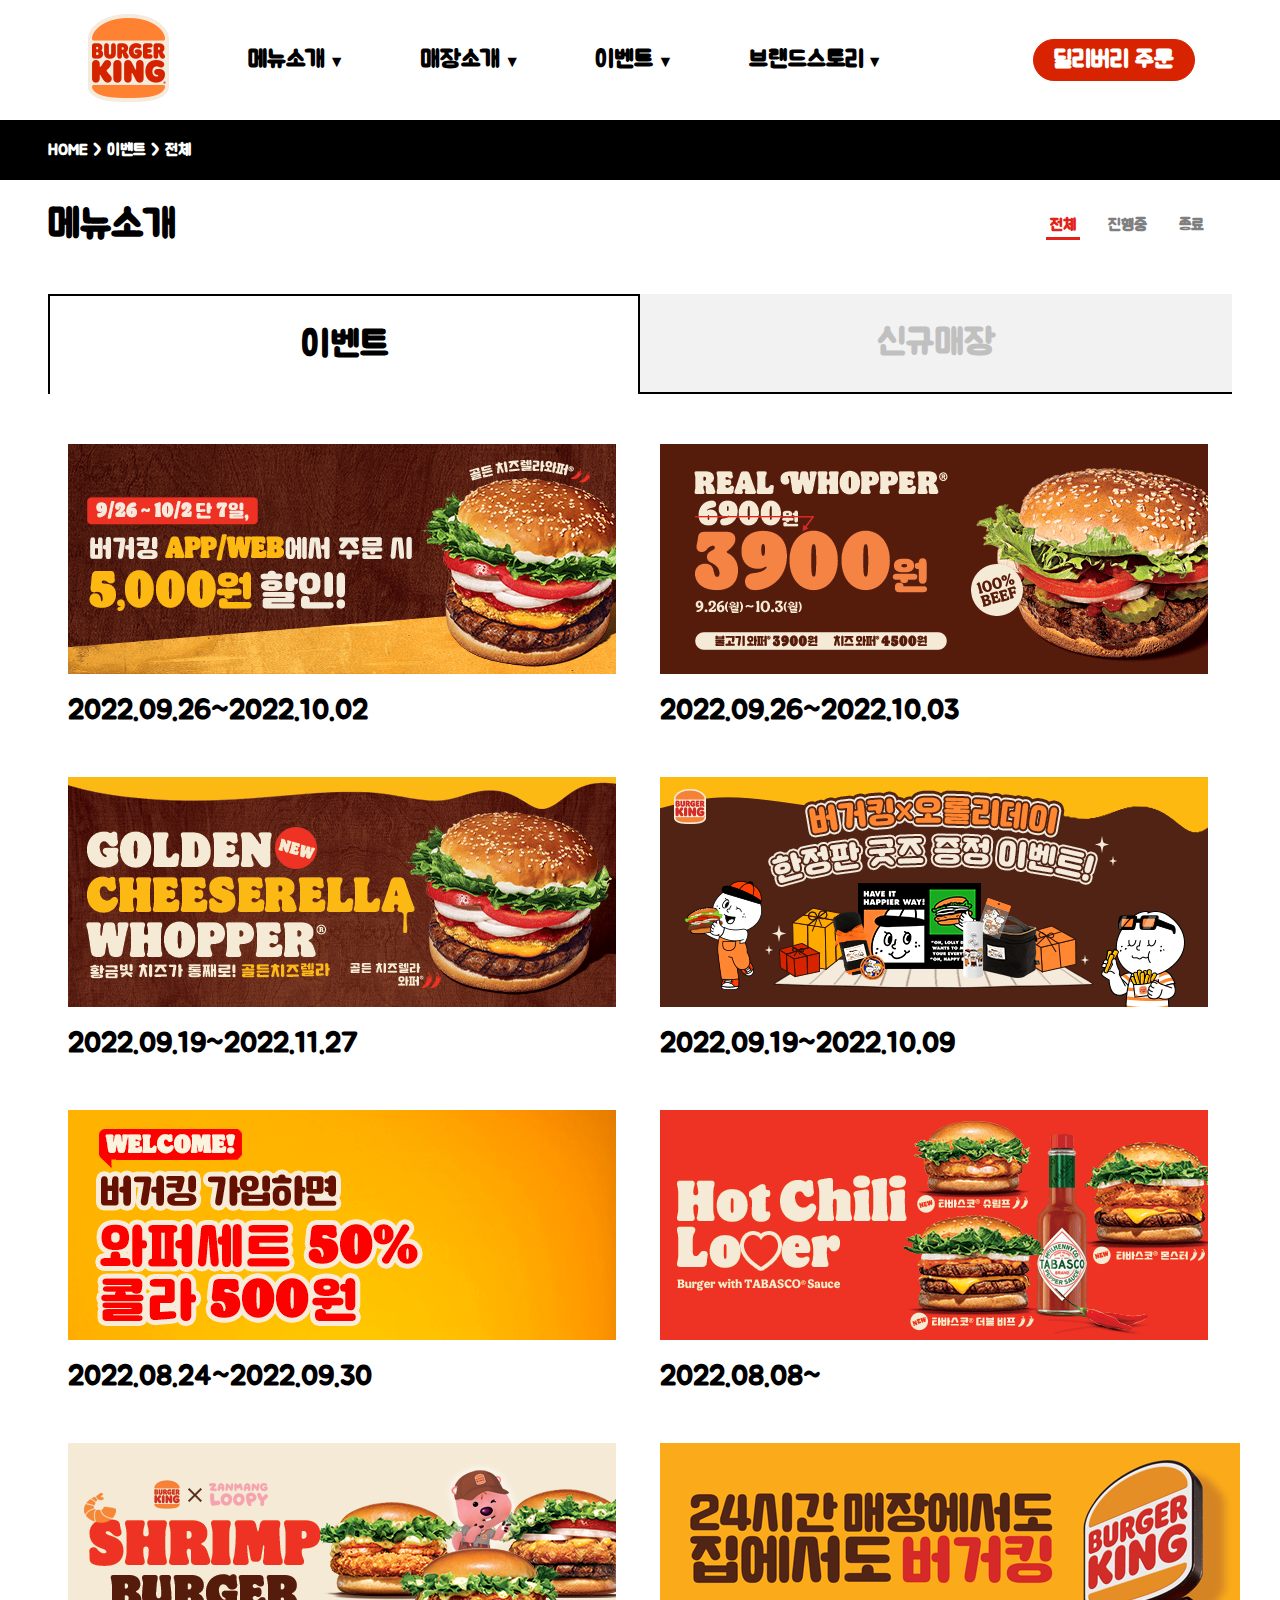
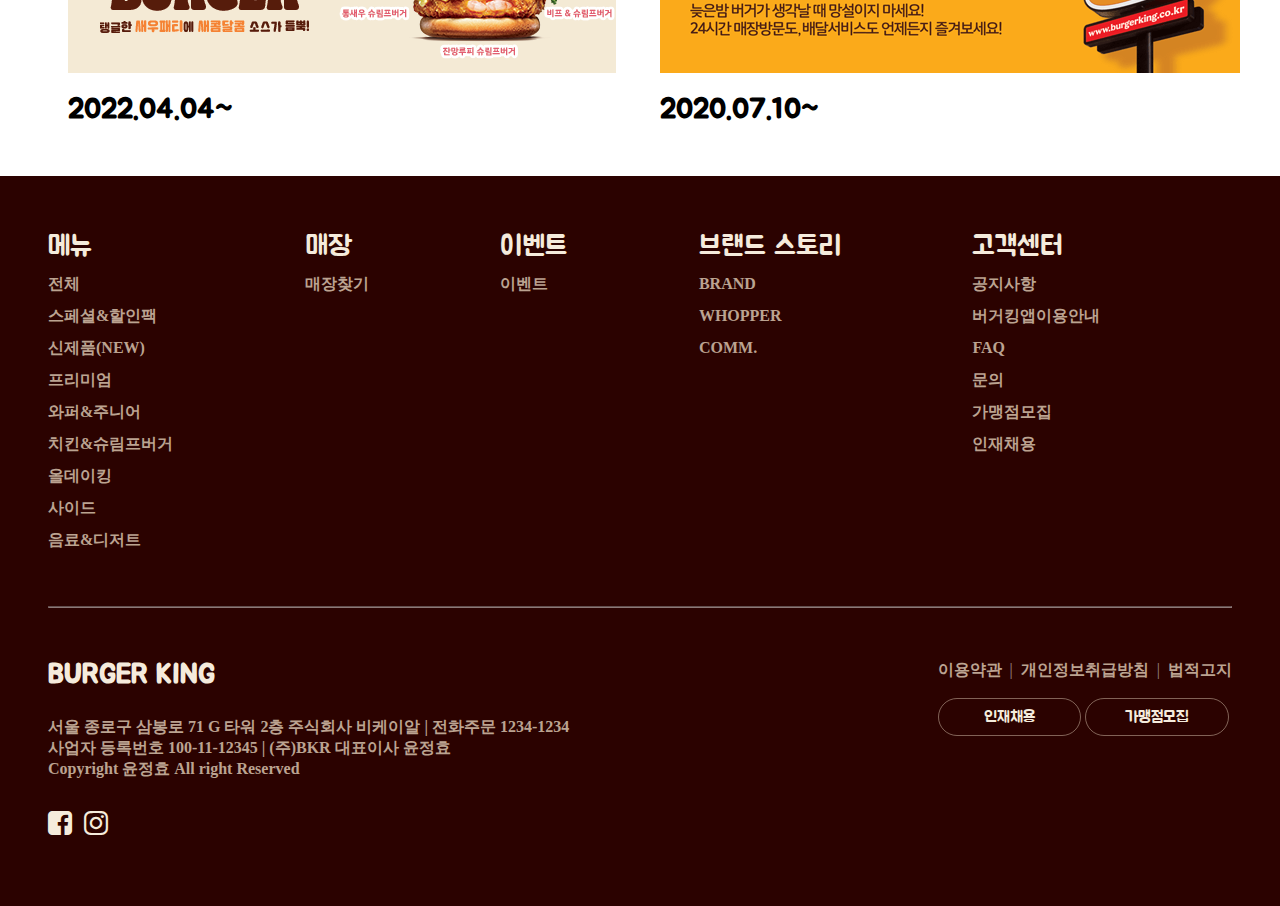
==== event.html @ c35c1b32 "finished" ====
<!DOCTYPE html>
<html lang="ko">
  <head>
    <meta charset="UTF-8" />
    <meta name="viewport" content="width=device-width, initial-scale=1.0" />
    <title>버거킹</title>
    <!-- favicon 연결 -->
    <link rel="icon" href="img/favicon.ico" type="image/x-icon" />
    <!-- font-awesome 연결 -->
    <link
      rel="stylesheet"
      href="https://cdnjs.cloudflare.com/ajax/libs/font-awesome/4.7.0/css/font-awesome.min.css"
    />
    <!-- swiper css 연결 -->
    <link
      rel="stylesheet"
      href="https://cdn.jsdelivr.net/npm/swiper@8/swiper-bundle.min.css"
    />
    <!-- css연결 -->
    <link rel="stylesheet" href="css/layout.css" />
    <link rel="stylesheet" href="css/header.css" />
    <link rel="stylesheet" href="css/footer.css" />
    <link rel="stylesheet" href="css/event.css" />
    <!-- isotope 연결 -->
    <script src="assets/isotope.pkgd.min.js"></script>

    <!-- script 연결 -->
    <script src="js/event.js"></script>
  </head>
  <body>
    <!-- navigation -->
    <header>
      <div class="header_fix">
        <div class="header_wrap">
          <a href="index.html"
            ><img src="img/logo.png" alt="burgerking logo"
          /></a>
          <ul class="header_mainmenu clearfix">
            <li>
              <span>메뉴소개</span> ▼
              <ul class="header_submenu hide choice">
                <li><a href="*">전체</a></li>
                <li><a href=".special">스페셜&할인팩</a></li>
                <li><a href=".new">신제품(NEW)</a></li>
                <li><a href=".premium">프리미엄</a></li>
                <li><a href=".waper">와퍼&주니어</a></li>
                <li><a href=".chicken">치킨&슈림프버거</a></li>
                <li><a href=".allDay">올데이킹</a></li>
                <li><a href=".side">사이드</a></li>
                <li><a href=".desert">음료&디저트</a></li>
              </ul>
            </li>
            <li>
              <span>매장소개</span> ▼
              <ul class="header_submenu hide">
                <li><a href="#">매장찾기</a></li>
              </ul>
            </li>
            <li>
              <span>이벤트</span> ▼
              <ul class="header_submenu hide">
                <li><a href="#">이벤트</a></li>
              </ul>
            </li>
            <li>
              <span>브랜드스토리</span> ▼
              <ul class="header_submenu hide">
                <li><a href="#">BRAND</a></li>
                <li><a href="#">WHOPPER</a></li>
                <li><a href="#">COMM.</a></li>
              </ul>
            </li>
          </ul>
          <button class="btn_delivery">딜리버리 주문</button>
        </div>
      </div>
    </header>

    <!-- nav bar -->
    <section class="nav_section">
      <div class="nav_wrap">
        <nav>HOME > 이벤트 > 전체</nav>
      </div>
    </section>

    <main>
      <div class="menu_wrap">
        <div class="menuList">
          <h2>메뉴소개</h2>
          <!-- 필터 -->
          <ul class="clearfix">
            <li class="on"><a href="*">전체</a></li>
            <li><a href=".ing">진행중</a></li>
            <li><a href=".fin">종료</a></li>
          </ul>
        </div>

        <div class="bigBtn">
          <div class="event on">
            <button><h2>이벤트</h2></button>
          </div>
          <div class="new">
            <button><h2>신규매장</h2></button>
          </div>
        </div>
        <!-- 이벤트 목록들 -->
        <div class="event_item clearfix">
          <!-- ing -->
          <div class="item ing">
            <div>
              <img src="img/eventSrc/event-1.png" alt="할인쿠폰" />
              <p>2022.09.26~2022.10.02</p>
            </div>
          </div>

          <div class="item ing">
            <div>
              <img src="img/eventSrc/event-2.png" alt="요금할인">
              <p>2022.09.26~2022.10.03</p>
            </div>
          </div>
          <div class="item ing">
            <div>
              <img src="img/eventSrc/event-3.png" alt="요금할인">
              <p>2022.09.19~2022.11.27</p>
            </div>
          </div>
          <div class="item ing">
            <div>
              <img src="img/eventSrc/event-4.png" alt="증정">
              <p>2022.09.19~2022.10.09</p>
            </div>
          </div>
          <div class="item ing">
            <div>
              <img src="img/eventSrc/event-5.png" alt="할인">
              <p>2022.08.24~2022.09.30</p>
            </div>
          </div>
          <div class="item ing">
            <div>
              <img src="img/eventSrc/event-6.png" alt="홍보">
              <p>2022.08.08~</p>
            </div>
          </div>
          <div class="item ing">
            <div>
              <img src="img/eventSrc/event-7.png" alt="홍보">
              <p>2022.04.04~</p>
            </div>
          </div>
          <div class="item ing">
            <div>
              <img src="img/eventSrc/event-8.png" alt="시간">
              <p>2020.07.10~</p>
            </div>
          </div>
        </div>
    </main>
    <!-- footer -->
    <footer>
      <div class="footer_wrap">
        <!-- footer top -->
        <div class="footer_top">
          <ul class="footer_mainmenu clearfix">
            <li>
              <span>메뉴</span>
              <ul class="footer_submenu choice">
                <li><a href="*">전체</a></li>
                <li><a href=".special">스페셜&할인팩</a></li>
                <li><a href=".new">신제품(NEW)</a></li>
                <li><a href=".premium">프리미엄</a></li>
                <li><a href=".waper">와퍼&주니어</a></li>
                <li><a href=".chicken">치킨&슈림프버거</a></li>
                <li><a href=".allDay">올데이킹</a></li>
                <li><a href=".side">사이드</a></li>
                <li><a href=".desert">음료&디저트</a></li>
              </ul>
            </li>
            <li>
              <span>매장</span>
              <ul class="footer_submenu">
                <li><a href="#">매장찾기</a></li>
              </ul>
            </li>
            <li>
              <span>이벤트</span>
              <ul class="footer_submenu">
                <li><a href="#">이벤트</a></li>
              </ul>
            </li>
            <li>
              <span>브랜드 스토리</span>
              <ul class="footer_submenu">
                <li><a href="#">BRAND</a></li>
                <li><a href="#">WHOPPER</a></li>
                <li><a href="#">COMM.</a></li>
              </ul>
            </li>
            <li>
              <span>고객센터</span>
              <ul class="footer_submenu">
                <li><a href="#">공지사항</a></li>
                <li><a href="#">버거킹앱이용안내</a></li>
                <li><a href="#">FAQ</a></li>
                <li><a href="#">문의</a></li>
                <li><a href="#">가맹점모집</a></li>
                <li><a href="#">인재채용</a></li>
              </ul>
            </li>
          </ul>
        </div>

        <hr />

        <!-- footer bottom -->
        <div class="footer_bottom">
          <div>
            <p class="mb_1">BURGER KING</p>
            <p>
              서울 종로구 삼봉로 71 G 타워 2층 주식회사 비케이알 | 전화주문
              1234-1234
            </p>
            <!-- 사업자 등록번호 모달창 -->
            <p>
              <strong>사업자 등록번호 100-11-12345</strong> | (주)BKR 대표이사
              윤정효
            </p>
            <p>Copyright 윤정효 All right Reserved</p>
            <ul class="mb_2">
              <li>
                <a href="#"
                  ><span><i class="fa fab fa-facebook-square"></i></span
                ></a>
              </li>
              <li>
                <a href="#"
                  ><span><i class="fa fab fa-instagram"></i></span
                ></a>
              </li>
            </ul>
          </div>
          <div>
            <ul class="line">
              <li><a href="#">이용약관</a></li>
              <li><a href="#">개인정보취급방침</a></li>
              <li><a href="#">법적고지</a></li>
            </ul>
            <div class="footer_btn">
              <button>인재채용</button>
              <button>가맹점모집</button>
            </div>
          </div>
        </div>
      </div>
    </footer>

    <!-- Top 버튼 -->
    <button class="TopBtn"><i class="fa fas fa-angle-up"></i></button>

    <!-- 일반 js 연결 -->
    <script src="js/index.js"></script>
  </body>
</html>
---- css/layout.css ----
/* 공통 css */
/* font-family: 'Jua', sans-serif; */
@import url('https://fonts.googleapis.com/css2?family=Jua&display=swap');

.inner{
  width:100%;
  max-width: 1440px;
  height:auto;
  margin:0 auto;
}

*{margin:0;padding:0;}
html{
  font-size:1rem;
}
body{
  box-sizing: border-box;
  background-color: #f2ebe6;
  color:#000;
  height:100%;
  padding-top:120px;
}

li{
  list-style: none;
  line-height: 1.5;
}
a{
  text-decoration: none;
  color:#000;
}

.clearfix:after{
  content: '';
  display:block;
  clear: both;
}

.TopBtn{
  display:none;
  position: fixed;
  right:15vw;
  bottom:30vh;
  font-size: 2.5rem;
  color:#fff;
  padding:5px 12px;
  border:none;
  background-color: rgba(0, 0, 0, 0.5);
  cursor: pointer;
  z-index:100;
  transition: all 0.5s;
}
---- css/header.css ----
/* header.css */
/* header z-index:1~10 */
@import url('https://fonts.googleapis.com/css2?family=Jua&display=swap');

/* 글꼴 일괄 적용 */
.header_mainmenu>li span,
.header_wrap button{
  font-family: 'Jua',sans-serif;
  font-size: 1.5rem;
  font-weight: bold;
}

header {
  background: #fff;
  overflow: hidden;
}

.header_fix{
  background: #fff;
  position: fixed;
  left:0;
  top:0;
  right:0;
  z-index:10;
}

.header_fix.open_wrap{
  height:366px;
}

.header_wrap{
  max-width:1184px;
  height:120px;
  margin:0 auto;
  display: flex;
  justify-content: space-around;
  align-items: center;
}

.header_mainmenu{
  display: flex;
  justify-content: space-between;
  align-items: center;
  width:60%;
  height:100%;
  position: relative;
}

.header_mainmenu li{
  cursor:default;
}

.header_submenu{
  position: absolute;
  top:100%;
  min-width:100%;
  height:auto;
}
.header_submenu.hide{
  display:none;
}

.header_submenu li a{
  font-weight: bold;
}

/* 버튼 */
.header_wrap button{
  cursor: pointer;
  color:#fff;
  padding: 5px 20px;
  border:1px solid #d72300;
  border-radius: 50px;
  background: #d72300;
}
---- css/footer.css ----
@import url('https://fonts.googleapis.com/css2?family=Jua&display=swap');

/* footer 폰트 일괄 적용 */
.footer_wrap ul li span,
.footer_wrap .mb_1,
.footer_btn button {
  font-family: 'Jua', sans-serif;
  color: #f5ebdc;
  font-size: 1.75rem;
}

/* color 일괄 적용 */
.footer_mainmenu li a,
.footer_bottom p,
.footer_bottom ul li a {
  color: #bba391;
  font-weight: bold;
  font-size: 1rem;
}

footer {
  height: 680px;
  width: 100%;
  background-color: #2b0200;
  padding-top: 50px;
  z-index:50;
}

footer hr {
  margin: 50px 0;
  opacity: 0.5;
}

.footer_wrap {
  max-width: 1184px;
  height: 100%;
  margin: 0 auto;
}
/* footer top */
.footer_mainmenu {
  display: flex;
  justify-content: space-between;
}


.footer_submenu li {
  line-height: 2;
}

/* footer bottom */
.footer_bottom {
  display: flex;
  justify-content: space-between;
  width: 100%;
  height: auto;
}

.footer_bottom ul li {
  float: left;
  margin-bottom: 1rem;
}

.footer_bottom .mb_1 {
  margin-bottom: 1.5rem;
}

.footer_bottom .mb_2 {
  margin-top: 1.5rem;
}

.footer_bottom .mb_2>li {
  margin-right: 12px;
}

.line>li:before {
  content: "|";
  color: #fff;
  padding: 8px;
  opacity: 0.5;
}

.line>li:first-child::before {
  content: '';
  padding: 0;
}

/* footer_btn */
.footer_btn {
  margin-top: 1rem;
}

.footer_btn button {
  font-size: 1rem;
  border: 1px solid rgba(187, 163, 145, .6);
  border-radius: 50px;
  padding: 8px;
  background-color: transparent;
  width: 48.8%;
  cursor: pointer;
}
---- css/event.css ----
/* css/menusite.css */
@import url('https://fonts.googleapis.com/css2?family=Jua&display=swap');

/* 폰트 일괄적용 */
.nav_wrap,
.menuList h2,
.menuList ul li a,
.item div p,
.bigBtn div h2{
  font-family: 'Jua',sans-serif;
  font-weight: bold;
}

/* nav */
.nav_section {
  background-color: #000;
}

.nav_wrap {
  width: 1184px;
  margin: 0 auto;
  padding: 20px 0;
  color: #fff;
}

/* menuList */
main {
  background-color: #fff;
}

.menu_wrap {
  width: 1184px;
  margin: 0 auto;
}
.menuList{
  display: flex;
  justify-content: space-between;
  align-items: center;
  padding:20px 0;
  margin-bottom:1.5rem;
}

.menuList h2{
  font-size:2.5rem;
}

.menuList li{
  float:left;
  margin-right: 1.5rem;
}

.menuList li.on a{
  color:#e22219;
  border-bottom: 3px solid #e22219;
}

.menuList ul li a{
  font-size:1rem;
  padding:4px;
  color:rgba(0, 0, 0, 0.5);
  transition:all 0.5s;
}

/* burgur item */
.event_item{
  display: flex;
  justify-content: space-between;
  align-items: center;
  flex-wrap: wrap;
  width:100%;
  overflow: hidden;
  margin-left: 20px
}
.item{
  width:50%;
  margin-bottom:3rem;
}

.item div{
  width:100%;
  margin:0 auto;
}

.item div img{
  object-fit: cover;
  margin-bottom:1rem;
}

.item div p{
  font-size:1.75rem;
}



/* BigBtn */
.bigBtn{
  width:100%;
  display: flex;
  justify-content: space-between;
  margin-bottom:50px;
}

.bigBtn div{
  width:50%;
  text-align: center;
  height:100px;
}

.bigBtn button{
  width:100%;
  height:100%;
  background-color: transparent;
  border:2px solid black;
  font-size: 1.5rem;
}

.event.on button{
  border-bottom:none;
}
.event.on+div>button{
  border:none;
  border-bottom:2px solid black;
  background-color:#f2f2f2;
  color:silver
}
.new.on{
  border-bottom:none;
}
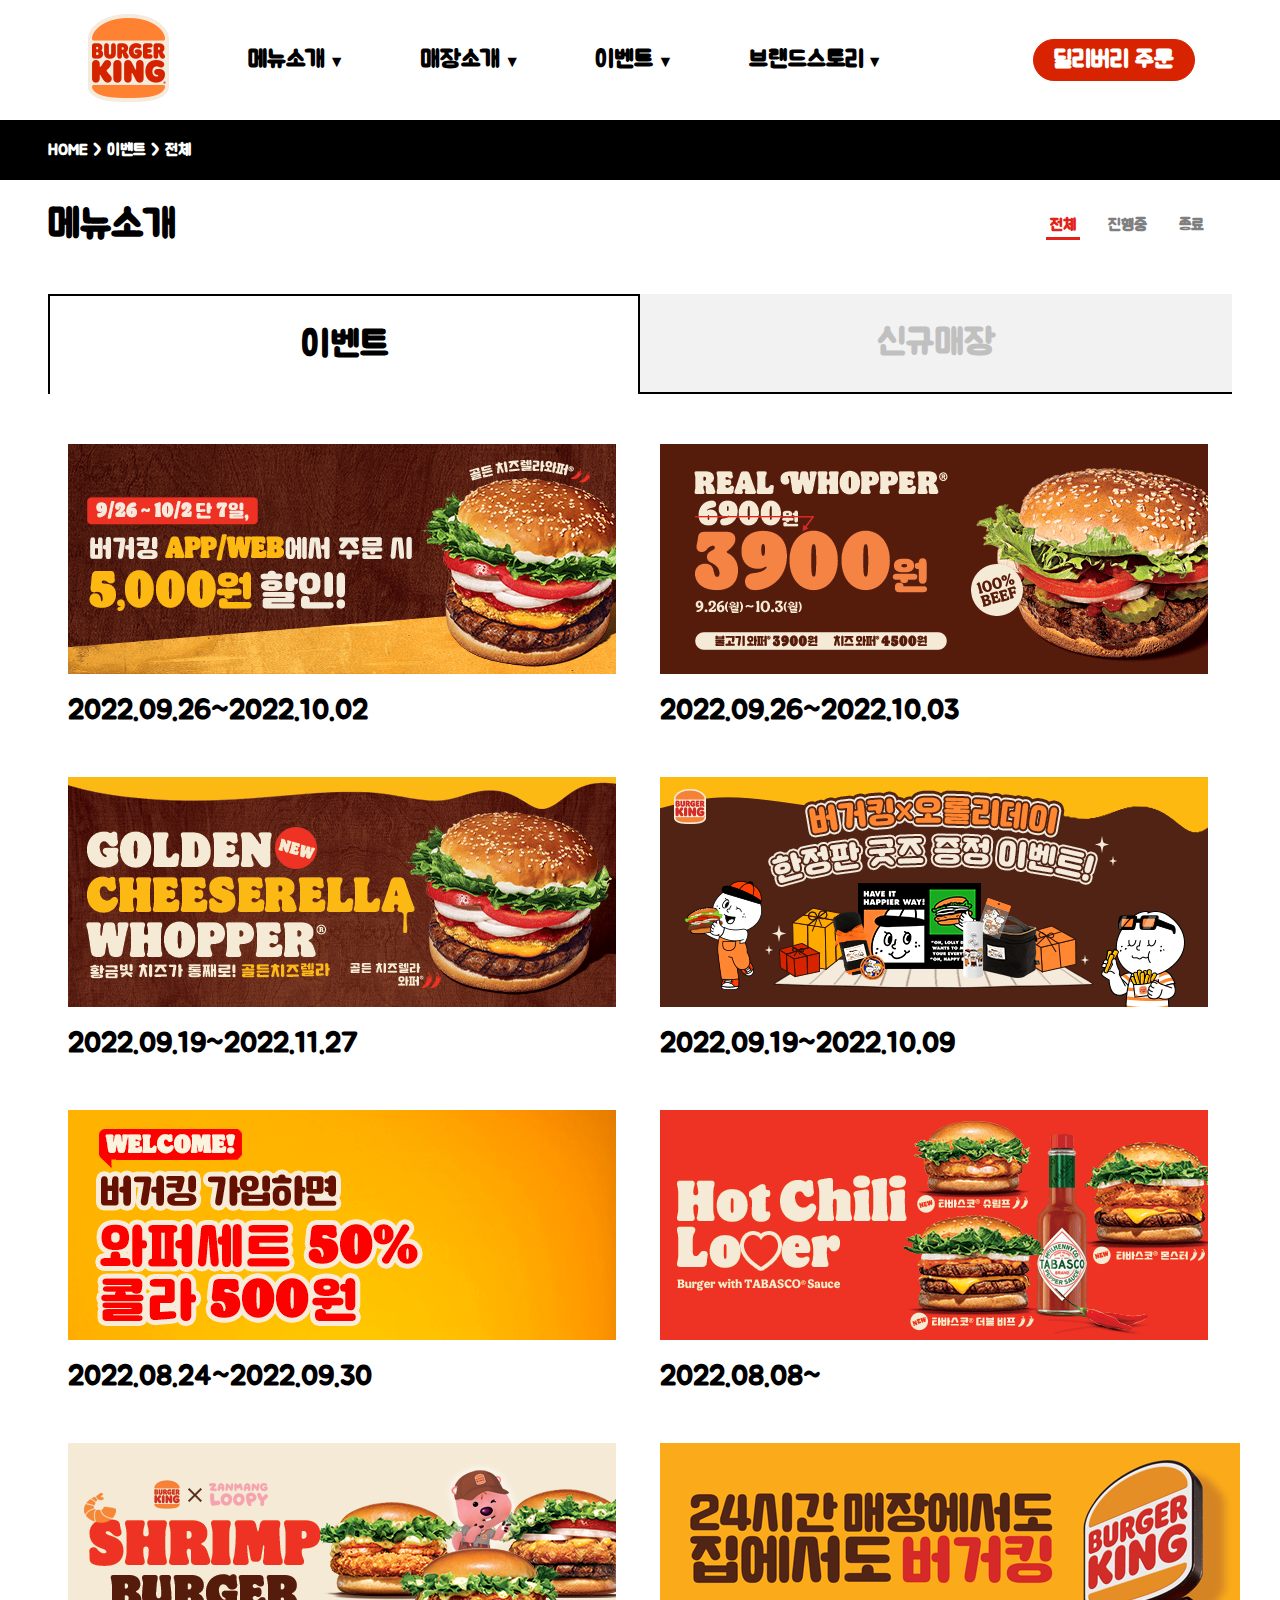
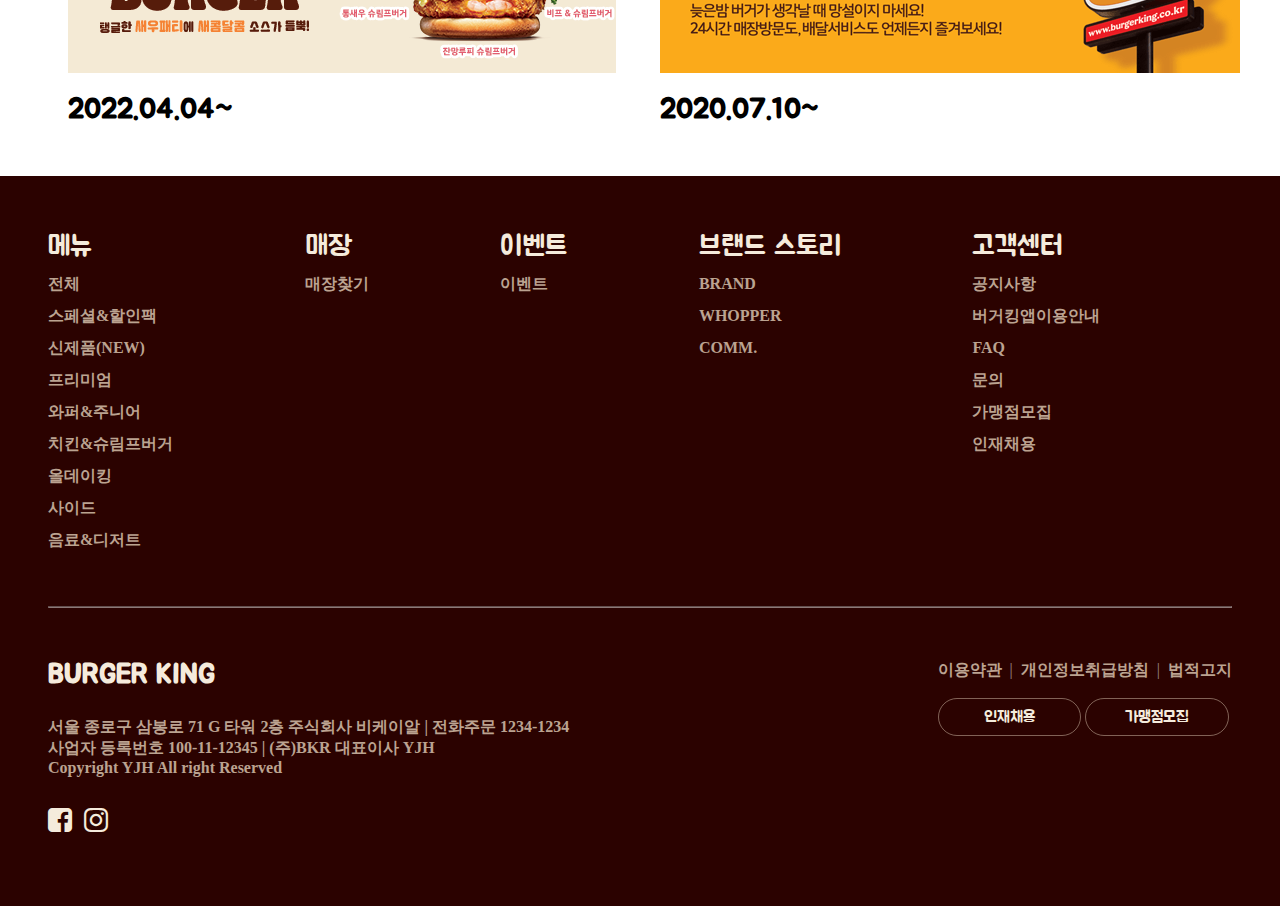
==== commit 9fbfc02c: "announce" ====
--- a/event.html
+++ b/event.html
@@ -224,9 +224,9 @@
             <!-- 사업자 등록번호 모달창 -->
             <p>
               <strong>사업자 등록번호 100-11-12345</strong> | (주)BKR 대표이사
-              윤정효
+              YJH
             </p>
-            <p>Copyright 윤정효 All right Reserved</p>
+            <p>Copyright YJH All right Reserved</p>
             <ul class="mb_2">
               <li>
                 <a href="#"
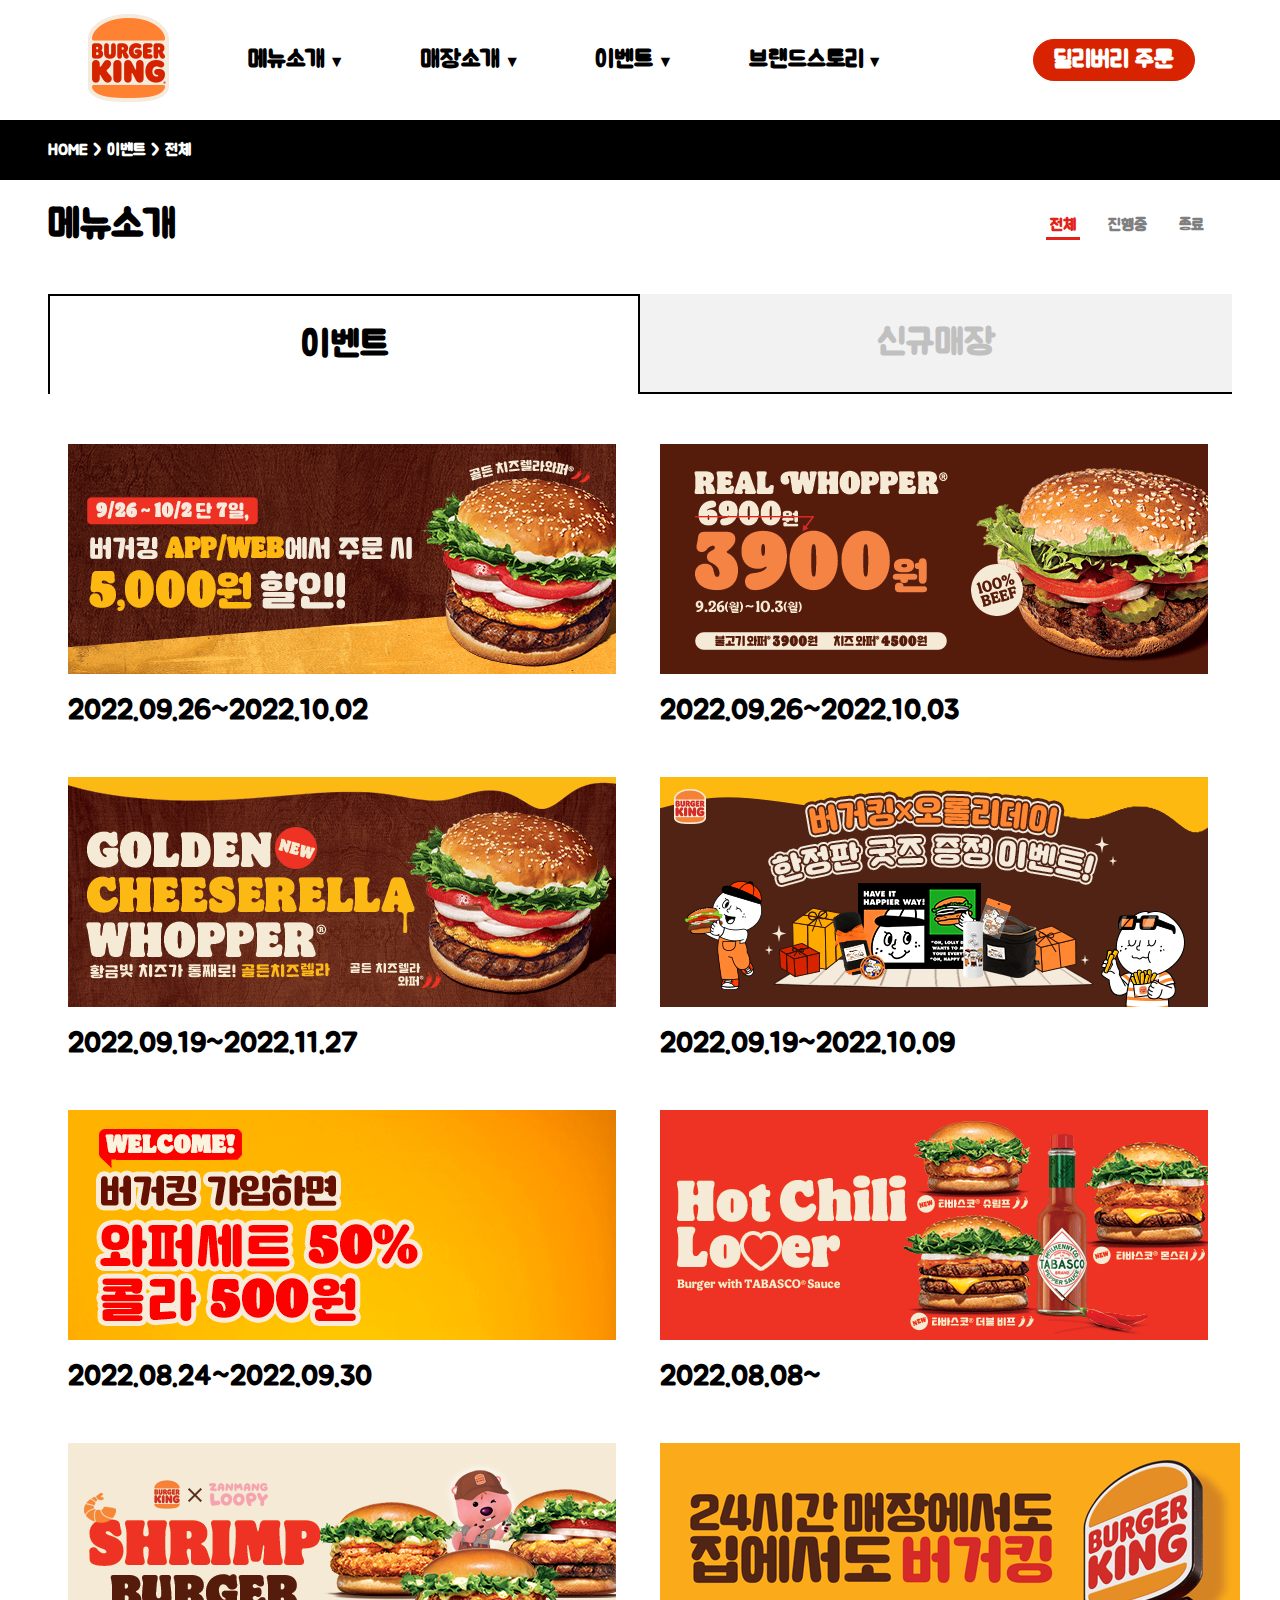
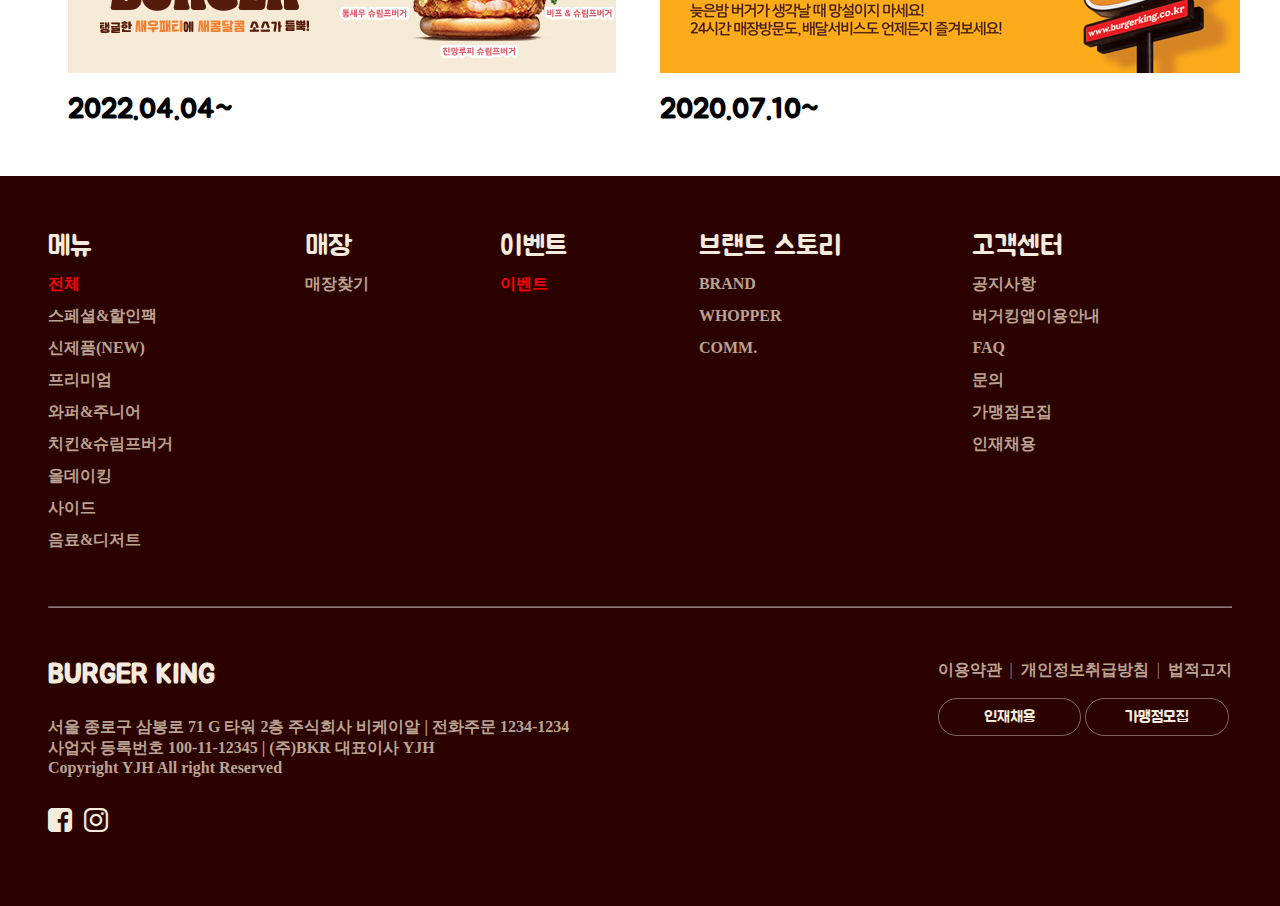
==== commit 7a353150: "Add files via upload" ====
--- a/event.html
+++ b/event.html
@@ -1,264 +1,264 @@
-<!DOCTYPE html>
-<html lang="ko">
-  <head>
-    <meta charset="UTF-8" />
-    <meta name="viewport" content="width=device-width, initial-scale=1.0" />
-    <title>버거킹</title>
-    <!-- favicon 연결 -->
-    <link rel="icon" href="img/favicon.ico" type="image/x-icon" />
-    <!-- font-awesome 연결 -->
-    <link
-      rel="stylesheet"
-      href="https://cdnjs.cloudflare.com/ajax/libs/font-awesome/4.7.0/css/font-awesome.min.css"
-    />
-    <!-- swiper css 연결 -->
-    <link
-      rel="stylesheet"
-      href="https://cdn.jsdelivr.net/npm/swiper@8/swiper-bundle.min.css"
-    />
-    <!-- css연결 -->
-    <link rel="stylesheet" href="css/layout.css" />
-    <link rel="stylesheet" href="css/header.css" />
-    <link rel="stylesheet" href="css/footer.css" />
-    <link rel="stylesheet" href="css/event.css" />
-    <!-- isotope 연결 -->
-    <script src="assets/isotope.pkgd.min.js"></script>
-
-    <!-- script 연결 -->
-    <script src="js/event.js"></script>
-  </head>
-  <body>
-    <!-- navigation -->
-    <header>
-      <div class="header_fix">
-        <div class="header_wrap">
-          <a href="index.html"
-            ><img src="img/logo.png" alt="burgerking logo"
-          /></a>
-          <ul class="header_mainmenu clearfix">
-            <li>
-              <span>메뉴소개</span> ▼
-              <ul class="header_submenu hide choice">
-                <li><a href="*">전체</a></li>
-                <li><a href=".special">스페셜&할인팩</a></li>
-                <li><a href=".new">신제품(NEW)</a></li>
-                <li><a href=".premium">프리미엄</a></li>
-                <li><a href=".waper">와퍼&주니어</a></li>
-                <li><a href=".chicken">치킨&슈림프버거</a></li>
-                <li><a href=".allDay">올데이킹</a></li>
-                <li><a href=".side">사이드</a></li>
-                <li><a href=".desert">음료&디저트</a></li>
-              </ul>
-            </li>
-            <li>
-              <span>매장소개</span> ▼
-              <ul class="header_submenu hide">
-                <li><a href="#">매장찾기</a></li>
-              </ul>
-            </li>
-            <li>
-              <span>이벤트</span> ▼
-              <ul class="header_submenu hide">
-                <li><a href="#">이벤트</a></li>
-              </ul>
-            </li>
-            <li>
-              <span>브랜드스토리</span> ▼
-              <ul class="header_submenu hide">
-                <li><a href="#">BRAND</a></li>
-                <li><a href="#">WHOPPER</a></li>
-                <li><a href="#">COMM.</a></li>
-              </ul>
-            </li>
-          </ul>
-          <button class="btn_delivery">딜리버리 주문</button>
-        </div>
-      </div>
-    </header>
-
-    <!-- nav bar -->
-    <section class="nav_section">
-      <div class="nav_wrap">
-        <nav>HOME > 이벤트 > 전체</nav>
-      </div>
-    </section>
-
-    <main>
-      <div class="menu_wrap">
-        <div class="menuList">
-          <h2>메뉴소개</h2>
-          <!-- 필터 -->
-          <ul class="clearfix">
-            <li class="on"><a href="*">전체</a></li>
-            <li><a href=".ing">진행중</a></li>
-            <li><a href=".fin">종료</a></li>
-          </ul>
-        </div>
-
-        <div class="bigBtn">
-          <div class="event on">
-            <button><h2>이벤트</h2></button>
-          </div>
-          <div class="new">
-            <button><h2>신규매장</h2></button>
-          </div>
-        </div>
-        <!-- 이벤트 목록들 -->
-        <div class="event_item clearfix">
-          <!-- ing -->
-          <div class="item ing">
-            <div>
-              <img src="img/eventSrc/event-1.png" alt="할인쿠폰" />
-              <p>2022.09.26~2022.10.02</p>
-            </div>
-          </div>
-
-          <div class="item ing">
-            <div>
-              <img src="img/eventSrc/event-2.png" alt="요금할인">
-              <p>2022.09.26~2022.10.03</p>
-            </div>
-          </div>
-          <div class="item ing">
-            <div>
-              <img src="img/eventSrc/event-3.png" alt="요금할인">
-              <p>2022.09.19~2022.11.27</p>
-            </div>
-          </div>
-          <div class="item ing">
-            <div>
-              <img src="img/eventSrc/event-4.png" alt="증정">
-              <p>2022.09.19~2022.10.09</p>
-            </div>
-          </div>
-          <div class="item ing">
-            <div>
-              <img src="img/eventSrc/event-5.png" alt="할인">
-              <p>2022.08.24~2022.09.30</p>
-            </div>
-          </div>
-          <div class="item ing">
-            <div>
-              <img src="img/eventSrc/event-6.png" alt="홍보">
-              <p>2022.08.08~</p>
-            </div>
-          </div>
-          <div class="item ing">
-            <div>
-              <img src="img/eventSrc/event-7.png" alt="홍보">
-              <p>2022.04.04~</p>
-            </div>
-          </div>
-          <div class="item ing">
-            <div>
-              <img src="img/eventSrc/event-8.png" alt="시간">
-              <p>2020.07.10~</p>
-            </div>
-          </div>
-        </div>
-    </main>
-    <!-- footer -->
-    <footer>
-      <div class="footer_wrap">
-        <!-- footer top -->
-        <div class="footer_top">
-          <ul class="footer_mainmenu clearfix">
-            <li>
-              <span>메뉴</span>
-              <ul class="footer_submenu choice">
-                <li><a href="*">전체</a></li>
-                <li><a href=".special">스페셜&할인팩</a></li>
-                <li><a href=".new">신제품(NEW)</a></li>
-                <li><a href=".premium">프리미엄</a></li>
-                <li><a href=".waper">와퍼&주니어</a></li>
-                <li><a href=".chicken">치킨&슈림프버거</a></li>
-                <li><a href=".allDay">올데이킹</a></li>
-                <li><a href=".side">사이드</a></li>
-                <li><a href=".desert">음료&디저트</a></li>
-              </ul>
-            </li>
-            <li>
-              <span>매장</span>
-              <ul class="footer_submenu">
-                <li><a href="#">매장찾기</a></li>
-              </ul>
-            </li>
-            <li>
-              <span>이벤트</span>
-              <ul class="footer_submenu">
-                <li><a href="#">이벤트</a></li>
-              </ul>
-            </li>
-            <li>
-              <span>브랜드 스토리</span>
-              <ul class="footer_submenu">
-                <li><a href="#">BRAND</a></li>
-                <li><a href="#">WHOPPER</a></li>
-                <li><a href="#">COMM.</a></li>
-              </ul>
-            </li>
-            <li>
-              <span>고객센터</span>
-              <ul class="footer_submenu">
-                <li><a href="#">공지사항</a></li>
-                <li><a href="#">버거킹앱이용안내</a></li>
-                <li><a href="#">FAQ</a></li>
-                <li><a href="#">문의</a></li>
-                <li><a href="#">가맹점모집</a></li>
-                <li><a href="#">인재채용</a></li>
-              </ul>
-            </li>
-          </ul>
-        </div>
-
-        <hr />
-
-        <!-- footer bottom -->
-        <div class="footer_bottom">
-          <div>
-            <p class="mb_1">BURGER KING</p>
-            <p>
-              서울 종로구 삼봉로 71 G 타워 2층 주식회사 비케이알 | 전화주문
-              1234-1234
-            </p>
-            <!-- 사업자 등록번호 모달창 -->
-            <p>
-              <strong>사업자 등록번호 100-11-12345</strong> | (주)BKR 대표이사
-              YJH
-            </p>
-            <p>Copyright YJH All right Reserved</p>
-            <ul class="mb_2">
-              <li>
-                <a href="#"
-                  ><span><i class="fa fab fa-facebook-square"></i></span
-                ></a>
-              </li>
-              <li>
-                <a href="#"
-                  ><span><i class="fa fab fa-instagram"></i></span
-                ></a>
-              </li>
-            </ul>
-          </div>
-          <div>
-            <ul class="line">
-              <li><a href="#">이용약관</a></li>
-              <li><a href="#">개인정보취급방침</a></li>
-              <li><a href="#">법적고지</a></li>
-            </ul>
-            <div class="footer_btn">
-              <button>인재채용</button>
-              <button>가맹점모집</button>
-            </div>
-          </div>
-        </div>
-      </div>
-    </footer>
-
-    <!-- Top 버튼 -->
-    <button class="TopBtn"><i class="fa fas fa-angle-up"></i></button>
-
-    <!-- 일반 js 연결 -->
-    <script src="js/index.js"></script>
-  </body>
-</html>
+<!DOCTYPE html>
+<html lang="ko">
+  <head>
+    <meta charset="UTF-8" />
+    <meta name="viewport" content="width=device-width, initial-scale=1.0" />
+    <title>버거킹</title>
+    <!-- favicon 연결 -->
+    <link rel="icon" href="img/favicon.ico" type="image/x-icon" />
+    <!-- font-awesome 연결 -->
+    <link
+      rel="stylesheet"
+      href="https://cdnjs.cloudflare.com/ajax/libs/font-awesome/4.7.0/css/font-awesome.min.css"
+    />
+    <!-- swiper css 연결 -->
+    <link
+      rel="stylesheet"
+      href="https://cdn.jsdelivr.net/npm/swiper@8/swiper-bundle.min.css"
+    />
+    <!-- css연결 -->
+    <link rel="stylesheet" href="css/layout.css" />
+    <link rel="stylesheet" href="css/header.css" />
+    <link rel="stylesheet" href="css/footer.css" />
+    <link rel="stylesheet" href="css/event.css" />
+    <!-- isotope 연결 -->
+    <script src="assets/isotope.pkgd.min.js"></script>
+
+    <!-- script 연결 -->
+    <script src="js/event.js"></script>
+  </head>
+  <body>
+    <!-- navigation -->
+    <header>
+      <div class="header_fix">
+        <div class="header_wrap">
+          <a href="index.html"
+            ><img src="img/logo.png" alt="burgerking logo"
+          /></a>
+          <ul class="header_mainmenu clearfix">
+            <li>
+              <span>메뉴소개</span> ▼
+              <ul class="header_submenu hide choice">
+                <li><a href="menu.html" style="color:red;">전체</a></li>
+                <li><a href=".special">스페셜&할인팩</a></li>
+                <li><a href=".new">신제품(NEW)</a></li>
+                <li><a href=".premium">프리미엄</a></li>
+                <li><a href=".waper">와퍼&주니어</a></li>
+                <li><a href=".chicken">치킨&슈림프버거</a></li>
+                <li><a href=".allDay">올데이킹</a></li>
+                <li><a href=".side">사이드</a></li>
+                <li><a href=".desert">음료&디저트</a></li>
+              </ul>
+            </li>
+            <li>
+              <span>매장소개</span> ▼
+              <ul class="header_submenu hide">
+                <li><a href="#">매장찾기</a></li>
+              </ul>
+            </li>
+            <li>
+              <span>이벤트</span> ▼
+              <ul class="header_submenu hide">
+                <li><a href="event.html" style="color:red;">이벤트</a></li>
+              </ul>
+            </li>
+            <li>
+              <span>브랜드스토리</span> ▼
+              <ul class="header_submenu hide">
+                <li><a href="#">BRAND</a></li>
+                <li><a href="#">WHOPPER</a></li>
+                <li><a href="#">COMM.</a></li>
+              </ul>
+            </li>
+          </ul>
+          <button class="btn_delivery">딜리버리 주문</button>
+        </div>
+      </div>
+    </header>
+
+    <!-- nav bar -->
+    <section class="nav_section">
+      <div class="nav_wrap">
+        <nav>HOME > 이벤트 > 전체</nav>
+      </div>
+    </section>
+
+    <main>
+      <div class="menu_wrap">
+        <div class="menuList">
+          <h2>메뉴소개</h2>
+          <!-- 필터 -->
+          <ul class="clearfix">
+            <li class="on"><a href="*">전체</a></li>
+            <li><a href=".ing">진행중</a></li>
+            <li><a href=".fin">종료</a></li>
+          </ul>
+        </div>
+
+        <div class="bigBtn">
+          <div class="event on">
+            <button><h2>이벤트</h2></button>
+          </div>
+          <div class="new">
+            <button><h2>신규매장</h2></button>
+          </div>
+        </div>
+        <!-- 이벤트 목록들 -->
+        <div class="event_item clearfix">
+          <!-- ing -->
+          <div class="item ing">
+            <div>
+              <img src="img/eventSrc/event-1.png" alt="할인쿠폰" />
+              <p>2022.09.26~2022.10.02</p>
+            </div>
+          </div>
+
+          <div class="item ing">
+            <div>
+              <img src="img/eventSrc/event-2.png" alt="요금할인">
+              <p>2022.09.26~2022.10.03</p>
+            </div>
+          </div>
+          <div class="item ing">
+            <div>
+              <img src="img/eventSrc/event-3.png" alt="요금할인">
+              <p>2022.09.19~2022.11.27</p>
+            </div>
+          </div>
+          <div class="item ing">
+            <div>
+              <img src="img/eventSrc/event-4.png" alt="증정">
+              <p>2022.09.19~2022.10.09</p>
+            </div>
+          </div>
+          <div class="item ing">
+            <div>
+              <img src="img/eventSrc/event-5.png" alt="할인">
+              <p>2022.08.24~2022.09.30</p>
+            </div>
+          </div>
+          <div class="item ing">
+            <div>
+              <img src="img/eventSrc/event-6.png" alt="홍보">
+              <p>2022.08.08~</p>
+            </div>
+          </div>
+          <div class="item ing">
+            <div>
+              <img src="img/eventSrc/event-7.png" alt="홍보">
+              <p>2022.04.04~</p>
+            </div>
+          </div>
+          <div class="item ing">
+            <div>
+              <img src="img/eventSrc/event-8.png" alt="시간">
+              <p>2020.07.10~</p>
+            </div>
+          </div>
+        </div>
+    </main>
+    <!-- footer -->
+    <footer>
+      <div class="footer_wrap">
+        <!-- footer top -->
+        <div class="footer_top">
+          <ul class="footer_mainmenu clearfix">
+            <li>
+              <span>메뉴</span>
+              <ul class="footer_submenu choice">
+                <li><a href="menu.html" style="color:red;">전체</a></li>
+                <li><a href=".special">스페셜&할인팩</a></li>
+                <li><a href=".new">신제품(NEW)</a></li>
+                <li><a href=".premium">프리미엄</a></li>
+                <li><a href=".waper">와퍼&주니어</a></li>
+                <li><a href=".chicken">치킨&슈림프버거</a></li>
+                <li><a href=".allDay">올데이킹</a></li>
+                <li><a href=".side">사이드</a></li>
+                <li><a href=".desert">음료&디저트</a></li>
+              </ul>
+            </li>
+            <li>
+              <span>매장</span>
+              <ul class="footer_submenu">
+                <li><a href="#">매장찾기</a></li>
+              </ul>
+            </li>
+            <li>
+              <span>이벤트</span>
+              <ul class="footer_submenu">
+                <li><a href="event.html" style="color:red;">이벤트</a></li>
+              </ul>
+            </li>
+            <li>
+              <span>브랜드 스토리</span>
+              <ul class="footer_submenu">
+                <li><a href="#">BRAND</a></li>
+                <li><a href="#">WHOPPER</a></li>
+                <li><a href="#">COMM.</a></li>
+              </ul>
+            </li>
+            <li>
+              <span>고객센터</span>
+              <ul class="footer_submenu">
+                <li><a href="#">공지사항</a></li>
+                <li><a href="#">버거킹앱이용안내</a></li>
+                <li><a href="#">FAQ</a></li>
+                <li><a href="#">문의</a></li>
+                <li><a href="#">가맹점모집</a></li>
+                <li><a href="#">인재채용</a></li>
+              </ul>
+            </li>
+          </ul>
+        </div>
+
+        <hr />
+
+        <!-- footer bottom -->
+        <div class="footer_bottom">
+          <div>
+            <p class="mb_1">BURGER KING</p>
+            <p>
+              서울 종로구 삼봉로 71 G 타워 2층 주식회사 비케이알 | 전화주문
+              1234-1234
+            </p>
+            <!-- 사업자 등록번호 모달창 -->
+            <p>
+              <strong>사업자 등록번호 100-11-12345</strong> | (주)BKR 대표이사
+              YJH
+            </p>
+            <p>Copyright YJH All right Reserved</p>
+            <ul class="mb_2">
+              <li>
+                <a href="#"
+                  ><span><i class="fa fab fa-facebook-square"></i></span
+                ></a>
+              </li>
+              <li>
+                <a href="#"
+                  ><span><i class="fa fab fa-instagram"></i></span
+                ></a>
+              </li>
+            </ul>
+          </div>
+          <div>
+            <ul class="line">
+              <li><a href="#">이용약관</a></li>
+              <li><a href="#">개인정보취급방침</a></li>
+              <li><a href="#">법적고지</a></li>
+            </ul>
+            <div class="footer_btn">
+              <button>인재채용</button>
+              <button>가맹점모집</button>
+            </div>
+          </div>
+        </div>
+      </div>
+    </footer>
+
+    <!-- Top 버튼 -->
+    <button class="TopBtn"><i class="fa fas fa-angle-up"></i></button>
+
+    <!-- 일반 js 연결 -->
+    <script src="js/index.js"></script>
+  </body>
+</html>
